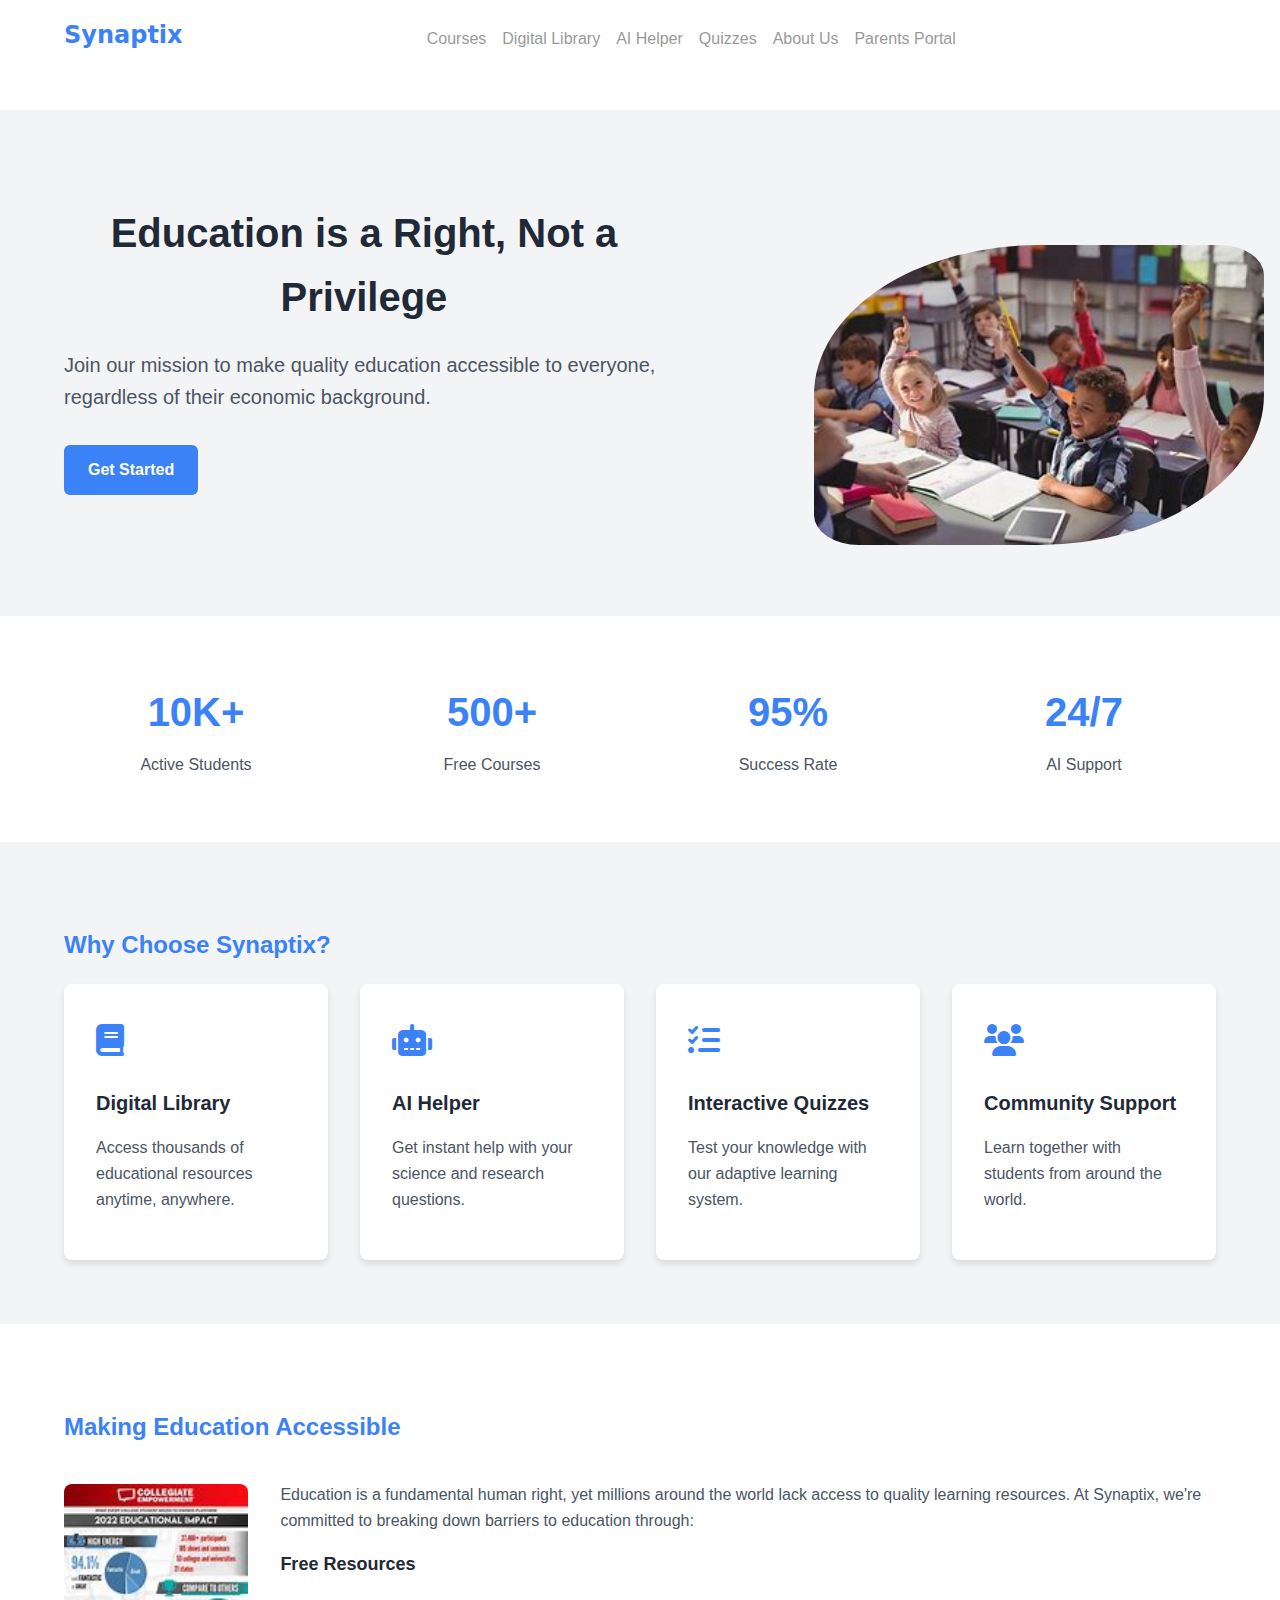
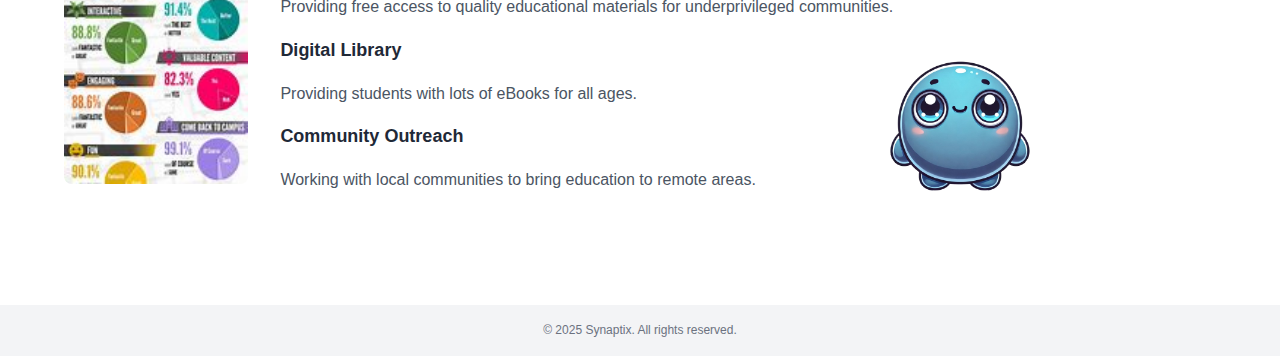
==== index.html @ d9b233f9 "Add files via upload" ====
<!DOCTYPE html>
<html lang="en">
<head>
    <meta charset="UTF-8">
    <meta name="viewport" content="width=device-width, initial-scale=1.0">
    <title>Synaptix - Education for Everyone</title>
    <link rel="stylesheet" href="index.css">
    <link rel="stylesheet" href="styles.css">
    <link rel="stylesheet" href="https://cdnjs.cloudflare.com/ajax/libs/font-awesome/6.0.0/css/all.min.css">
</head>
<body>
    <div id="welcomePopup" class="welcome-popup">
        <h2>Welcome to Synaptix!</h2>
        <p>Please enter your name to continue:</p>
        <input type="text" id="nameInput" placeholder="Your name" required maxlength="15">
        <button id="submitName">Continue</button>
    </div>
    <img src="synaptixguy.png" alt="Synaptix Character" class="welcome-character" id="welcomeCharacter">
    <div class="chat-bubble">
        <p id="chatText"></p>
    </div>
    <div class="content-wrapper">
        <header>
            <div class="container">
                <a href="index.html" class="logo">Synaptix</a>
                <nav>
                    <ul>
                        <li><a href="courses.html">Courses</a></li>
                        <li><a href="library.html">Digital Library</a></li>
                        <li><a href="ai-helper.html">AI Helper</a></li>
                        <li><a href="quizzes.html">Quizzes</a></li>
                        <li><a href="about.html">About Us</a></li>
                        <li><a href="parents-portal.html">Parents Portal</a></li>
                    </ul>
                </nav>
                <div class="auth-buttons">
                    <span class="username-display" id="usernameDisplay"></span>
                </div>
            </div>
        </header>

        <main>
            <section class="hero">
                <div class="container">
                    <div class="hero-content">
                        <h1>Education is a Right, Not a Privilege</h1>
                        <p>Join our mission to make quality education accessible to everyone, regardless of their economic background.</p>
                        <a href="courses.html" class="cta-button">Get Started</a>
                    </div>
                    <div class="hero-image">
                        <img src="Oxford calss 1.jpeg" alt="Students learning">
                    </div>
                </div>
            </section>

        <section class="stats">
            <div class="container">
                <div class="stats-grid">
                    <div class="stat-item">
                        <div class="stat-number">10K+</div>
                        <div class="stat-label">Active Students</div>
                    </div>
                    <div class="stat-item">
                        <div class="stat-number">500+</div>
                        <div class="stat-label">Free Courses</div>
                    </div>
                    <div class="stat-item">
                        <div class="stat-number">95%</div>
                        <div class="stat-label">Success Rate</div>
                    </div>
                    <div class="stat-item">
                        <div class="stat-number">24/7</div>
                        <div class="stat-label">AI Support</div>
                    </div>
                </div>
            </div>
        </section>

        <section class="features">
            <div class="container">
                <h2>Why Choose Synaptix?</h2>
                <div class="feature-grid">
                    <div class="feature-card">
                        <div class="feature-icon"><i class="fas fa-book"></i></div>
                        <h3>Digital Library</h3>
                        <p>Access thousands of educational resources anytime, anywhere.</p>
                    </div>
                    <div class="feature-card">
                        <div class="feature-icon"><i class="fas fa-robot"></i></div>
                        <h3>AI Helper</h3>
                        <p>Get instant help with your science and research questions.</p>
                    </div>
                    <div class="feature-card">
                        <div class="feature-icon"><i class="fas fa-tasks"></i></div>
                        <h3>Interactive Quizzes</h3>
                        <p>Test your knowledge with our adaptive learning system.</p>
                    </div>
                    <div class="feature-card">
                        <div class="feature-icon"><i class="fas fa-users"></i></div>
                        <h3>Community Support</h3>
                        <p>Learn together with students from around the world.</p>
                    </div>
                </div>
            </div>
        </section>

        <section class="impact">
            <div class="container">
                <h2>Making Education Accessible</h2>
                <div class="impact-content">
                    <div class="impact-image">
                        <img src="education impact.jpeg" alt="Education impact">
                    </div>
                    <div class="impact-text">
                        <p>Education is a fundamental human right, yet millions around the world lack access to quality learning resources. At Synaptix, we're committed to breaking down barriers to education through:</p>
                        <ul>
                            <li>
                                <strong>Free Resources</strong>
                                <p>Providing free access to quality educational materials for underprivileged communities.</p>
                            </li>
                            <li>
                                <strong>Digital Library</strong>
                                <p>Providing students with lots of eBooks for all ages.</p>
                            </li>
                            <li>
                                <strong>Community Outreach</strong>
                                <p>Working with local communities to bring education to remote areas.</p>
                            </li>
                        </ul>
                    </div>
                </div>
            </div>
        </section>
    </main>

    <footer>
        <div class="container">
            <p>&copy; 2025 Synaptix. All rights reserved.</p>
        </div>
    </footer>

    <div id="authModal" class="modal">
        <div class="modal-content">
            <span class="close">&times;</span>
            <h2 id="authTitle"></h2>
            <form id="authForm">
                <label for="email">Email:</label>
                <input type="email" id="email" required>
                <label for="password">Password:</label>
                <input type="password" id="password" required>
                <button type="submit" id="authSubmit"></button>
            </form>
        </div>
    </div>

    <script src="script.js"></script>
</body>
</html>
---- index.css ----
/* Homepage specific styles */
.hero {
    background-color: #f3f4f6;
    padding: 4rem 0;
}

.hero-content {
    max-width: 600px;
    margin-bottom: 2rem;
}

.hero h1 {
    font-size: 2.5rem;
    color: #1f2937;
    margin-bottom: 1rem;
}

.hero p {
    font-size: 1.25rem;
    color: #4b5563;
    margin-bottom: 2rem;
}

.cta-button {
    display: inline-block;
    background-color: #3b82f6;
    color: #ffffff;
    padding: 0.75rem 1.5rem;
    border-radius: 0.375rem;
    text-decoration: none;
    font-weight: bold;
    transition: background-color 0.3s ease;
}

.cta-button:hover {
    background-color: #2563eb;
}

.hero-image img {
    margin-left: 750px;
    max-width: 100%;
    height: 300px;
    border-radius: 50% 10% 50% 10%;
    margin-top: -330px;
}

.stats {
    background-color: #ffffff;
    padding: 4rem 0;
    text-align: center;
}

.stats-grid {
    display: flex;
    justify-content: space-around; /* Align items with space between */
    align-items: center;
    gap: 2rem; /* Add spacing between items */
    flex-wrap: wrap; /* Allow wrapping on smaller screens */
}

.stat-item {
    text-align: center;
    flex: 1; /* Allow flexible sizing */
    min-width: 150px; /* Prevent items from becoming too small */
}

.stat-number {
    font-size: 2.5rem;
    font-weight: bold;
    color: #3b82f6;
    margin-bottom: 0.5rem;
}

.stat-label {
    font-size: 1rem;
    color: #4b5563;
}

.features {
    color: #3b82f6;
    background-color: #f3f4f6;
    padding: 4rem 0;
}

.feature-grid {
    display: grid;
    grid-template-columns: repeat(auto-fit, minmax(250px, 1fr));
    gap: 2rem;
}

.feature-card {
    background-color: #ffffff;
    padding: 2rem;
    border-radius: 0.5rem;
    box-shadow: 0 4px 6px rgba(0, 0, 0, 0.1);
}

.feature-icon {
    font-size: 2rem;
    margin-bottom: 1rem;
}

.feature-card h3 {
    font-size: 1.25rem;
    color: #1f2937;
    margin-bottom: 0.5rem;
}

.feature-card p {
    font-size: 1rem;
    color: #4b5563;
}

.impact {
    color: #3b82f6;
    background-color: #ffffff;
    padding: 4rem 0;
}

.impact-content {
    display: flex;
    gap: 2rem;
    align-items: center;
}

.impact-image img {
    max-width: 100%;
    height: 300px;
    border-radius: 0.5rem;
}

.impact-text {
    flex: 1;
}

.impact-text h2 {
    font-size: 2rem;
    color: #3b82f6;
    margin-bottom: 1rem;
}

.impact-text p {
    font-size: 1rem;
    color: #4b5563;
    margin-bottom: 1rem;
}

.impact-text ul {
    list-style-type: none;
    padding: 0;
}

.impact-text li {
    margin-bottom: 1rem;
}

.impact-text li strong {
    display: block;
    font-size: 1.125rem;
    color: #1f2937;
    margin-bottom: 0.5rem;
}

@media (max-width: 768px) {
    .hero-content {
        text-align: center;
    }

    .impact-content {
        flex-direction: column;
    }

    .stats-grid {
        flex-direction: column; /* Stack the stats vertically on smaller screens */
    }
}

/* Carousel container */
.carousel {
    position: absolute; /* Allows overlapping */
    top: 40%; /* Moves the carousel higher to cover more of the text */
    left: 0;
    width: 100%; /* Full width */
    height: 400px; /* Increased height for more coverage */
    overflow: hidden; /* Prevent extra images from showing */
    z-index: -1; /* Ensures it's behind the text */
}

/* Carousel track */
.carousel-track {
    display: flex;
    animation: scroll 20s linear infinite; /* Infinite sliding */
}

/* Carousel images */
.carousel img {
    transform: translateY(-100px);
    width: 100%;
    height: 600px; /* Stretch the image to fill the carousel height */
    object-fit: cover; /* Ensures the image fills the space while maintaining proportions */
    filter: brightness(0.4); /* Slightly darken images for better text contrast */
}

/* Animation for continuous sliding */
@keyframes scroll {
    0% {
        transform: translateX(0);
    }
    100% {
        transform: translateX(-100%);
    }
}
---- styles.css ----
/* Global styles */
body {
    font-family: Arial, sans-serif;
    line-height: 1.6;
    color: #333;
    margin: 0;
    padding: 0;
}
.container {
    max-width: 1200px;
    margin: 0 auto;
    padding: 0 20px;
}

/* Header styles */
header {
    background-color: #fff;
    box-shadow: 0 2px 4px rgba(0,0,0,0.1);
    padding: 1rem 0;
}

header .container {
    display: flex;
    justify-content: space-between;
    align-items: center;
}

.logo {
    font-family:system-ui, -apple-system, BlinkMacSystemFont, 'Segoe UI', Roboto, Oxygen, Ubuntu, Cantarell, 'Open Sans', 'Helvetica Neue', sans-serif;
    font-size: 2rem;
    font-weight: bold;
    color: #3b82f6;
    text-decoration: none;
}

nav ul {
    display: flex;
    list-style-type: none;
    padding: 0;
    margin: 0;
}

nav ul li {
    margin-left: 1.5rem;
}

nav ul li a {
    text-decoration: none;
    color: #4b5563;
    transition: color 0.3s ease;
    position: relative;
}

nav ul li a::after {
    content: '';
    position: absolute;
    width: 0;
    height: 2px;
    bottom: -5px;
    left: 0;
    background-color: #3b82f6;
    transition: width 0.3s ease;
}

nav ul li a:hover::after {
    width: 100%;
}

nav ul li a:hover {
    color: #3b82f6;
}

.auth-buttons button {
    background-color: #3b82f6;
    color: #fff;
    border: none;
    padding: 0.5rem 1rem;
    border-radius: 0.25rem;
    cursor: pointer;
    transition: background-color 0.3s ease;
}

.auth-buttons button:hover {
    background-color: #2563eb;
}

/* Modal styles */
.modal {
    display: none;
    position: fixed;
    z-index: 1;
    left: 0;
    top: 0;
    width: 100%;
    height: 100%;
    background-color: rgba(0,0,0,0.4);
}

.modal-content {
    background-color: #fefefe;
    margin: 15% auto;
    padding: 20px;
    border: 1px solid #888;
    width: 80%;
    max-width: 500px;
    border-radius: 0.5rem;
}

.close {
    color: #aaa;
    float: right;
    font-size: 28px;
    font-weight: bold;
    cursor: pointer;
}

.close:hover,
.close:focus {
    color: #000;
    text-decoration: none;
    cursor: pointer;
}
/* Form styles */
form {
    display: flex;
    flex-direction: column;
}

form label {
    margin-top: 1rem;
}

form input {
    margin-top: 0.5rem;
    padding: 0.5rem;
    border: 1px solid #d1d5db;
    border-radius: 0.25rem;
}

form button {
    margin-top: 1rem;
    background-color: #3b82f6;
    color: #fff;
    border: none;
    padding: 0.5rem 1rem;
    border-radius: 0.25rem;
    cursor: pointer;
    transition: background-color 0.3s ease;
}

form button:hover {
    background-color: #2563eb;
}

/* Footer styles */
footer {
    background-color: #f3f4f6;
    padding: 2rem 0;
    text-align: center;
}

/* Responsive styles */
@media (max-width: 768px) {
    header .container {
        flex-direction: column;
        align-items: flex-start;
    }

    nav ul {
        margin-top: 1rem;
    }

    nav ul li {
        margin-left: 0;
        margin-right: 1rem;
    }

    .auth-buttons {
        margin-top: 1rem;
    }
}

/* Add these styles to the existing styles.css file */

/* Courses page styles */
.course-grid {
    display: grid;
    grid-template-columns: repeat(auto-fit, minmax(300px, 1fr));
    gap: 2rem;
}

.course-card {
    background-color: #ffffff;
    border-radius: 8px;
    padding: 1.5rem;
    box-shadow: 0 4px 6px rgba(0,0,0,0.1);
    transition: transform 0.3s ease-in-out;
}

.course-card:hover {
    transform: translateY(-5px);
}

.course-card h2 {
    color: #3b82f6;
    margin-bottom: 1rem;
}

.course-card p {
    margin-bottom: 1rem;
}

.course-link {
    display: inline-block;
    padding: 0.5rem 1rem;
    background-color: #3b82f6;
    color: #ffffff;
    text-decoration: none;
    border-radius: 4px;
    transition: background-color 0.3s ease-in-out;
}

.course-link:hover {
    background-color: #2563eb;
}

/* Library page styles */
.library-filters {
    display: flex;
    gap: 1rem;
    margin-bottom: 2rem;
}

.library-filters select {
    padding: 0.5rem;
    border-radius: 4px;
    border: 1px solid #d1d5db;
}

.book-grid {
    display: grid;
    grid-template-columns: repeat(auto-fit, minmax(250px, 1fr));
    gap: 2rem;
}

.book-card {
    background-color: #fff;
    border-radius: 8px;
    padding: 1.5rem;
    box-shadow: 0 4px 6px rgba(0,0,0,0.1);
}

.book-card button {
    margin-top: 1rem;
    padding: 0.5rem 1rem;
    background-color: #3b82f6;
    color: #fff;
    border: none;
    border-radius: 4px;
    cursor: pointer;
}

/* AI Helper page styles */
.ai-chat {
    max-width: 600px;
    margin: 0 auto;
    background-color: #fff;
    border-radius: 8px;
    box-shadow: 0 4px 6px rgba(0,0,0,0.1);
    overflow: hidden;
}

.chat-messages {
    height: 400px;
    overflow-y: auto;
    padding: 1rem;
}

.chat-message {
    margin-bottom: 1rem;
    padding: 0.5rem 1rem;
    border-radius: 8px;
}

.user-message {
    background-color: #e6f2ff;
    align-self: flex-end;
}

.ai-message {
    background-color: #f3f4f6;
}

.chat-input {
    display: flex;
    padding: 1rem;
    border-top: 1px solid #d1d5db;
}

.chat-input input {
    flex-grow: 1;
    padding: 0.5rem;
    border: 1px solid #d1d5db;
    border-radius: 4px 0 0 4px;
}

.chat-input button {
    padding: 0.5rem 1rem;
    background-color: #3b82f6;
    color: #fff;
    border: none;
    border-radius: 4px;
    cursor: pointer;
}

/* Quizzes page styles */
.quiz-params {
    display: flex;
    gap: 1rem;
    margin-bottom: 1rem;
}

.quiz-params select {
    padding: 0.5rem;
    border-radius: 4px;
    border: 1px solid #d1d5db;
}

#startQuizBtn, #submitAnswerBtn, #nextQuestionBtn {
    padding: 0.5rem 1rem;
    background-color: #3b82f6;
    color: #fff;
    border: none;
    border-radius: 4px;
    cursor: pointer;
}

#startQuizBtn:disabled {
    background-color: #9ca3af;
    cursor: not-allowed;
}

#answerOptions {
    display: grid;
    grid-template-columns: 1fr 1fr;
    gap: 1rem;
    margin-bottom: 1rem;
}

#answerOptions button {
    padding: 0.5rem;
    background-color: #f3f4f6;
    border: 1px solid #d1d5db;
    border-radius: 4px;
    cursor: pointer;
}

#answerOptions button.selected {
    background-color: #e6f2ff;
    border-color: #3b82f6;
}

#answerOptions button.correct {
    background-color: #dcfce7;
    border-color: #22c55e;
}

#answerOptions button.incorrect {
    background-color: #fee2e2;
    border-color: #ef4444;
}

#explanation {
    margin-top: 1rem;
    padding: 1rem;
    background-color: #f3f4f6;
    border-radius: 4px;
}

/* About page styles */
.about-content {
    display: flex;
    gap: 2rem;
    margin-bottom: 2rem;
}

.about-text {
    flex: 1;
}

.about-image {
    flex: 1;
}

.about-image img {
    max-width: 100%;
    
    border-radius: 50% 10% 50% 10%;
    margin-left: 150px;
    max-width: 100%;
    height: 300px;
    
    margin-top: 30px;
}

.team-grid {
    display: grid;
    grid-template-columns: repeat(auto-fit, minmax(250px, 1fr));
    gap: 2rem;
}

.team-member {
    text-align: center;
}

.team-member img {
    width: 200px;
    height: 200px;
    border-radius: 50%;
    object-fit: cover;
    margin-bottom: 1rem;
}

.team-member .position {
    color: #6b7280;
    margin-bottom: 0.5rem;
}

.team-member .description {
    font-size: 0.9rem;
}

/* Responsive styles */
@media (max-width: 768px) {
    .about-content {
        flex-direction: column;
    }

    .team-grid {
        grid-template-columns: 1fr;
    }
}

/* Add this to the existing styles.css file */

.clear-chat-btn {
    display: block;
    margin-top: 0.5rem;
    padding: 0.5rem 1rem;
    background-color: #f44336;
    color: white;
    border: none;
    border-radius: 4px;
    cursor: pointer;
    transition: background-color 0.3s ease;
}

.clear-chat-btn:hover {
    background-color: #d32f2f;
}
/* Add these styles to the existing styles.css file */

/* AI Helper page styles */
.ai-chat {
    max-width: 600px;
    margin: 0 auto;
    background-color: #fff;
    border-radius: 8px;
    box-shadow: 0 4px 6px rgba(0,0,0,0.1);
    overflow: hidden;
}

.chat-messages {
    height: 400px;
    overflow-y: auto;
    padding: 1rem;
}

.chat-message {
    margin-bottom: 1rem;
    padding: 0.5rem 1rem;
    border-radius: 8px;
    max-width: 80%;
    word-wrap: break-word;
}

.user-message {
    background-color: #e6f2ff;
    margin-left: auto;
}

.ai-message {
    background-color: #f3f4f6;
    margin-right: auto;
}




.button-container {
    display: flex;
    gap: 0.5px;
}

.button-container button {
    flex: 1;
    padding: 0.5rem 1rem;
    border: none;
    border-radius: 4px;
    cursor: pointer;
    transition: background-color 0.3s ease;
    font-weight: bold;
}

#sendButton {
    background-color: #3b82f6;
    color: #fff;
    border-radius: 4px;
}

#sendButton:hover {
    background-color: #2563eb;
}

#clearButton {
    background-color: #ef4444;
    color: #fff;
}

#clearButton:hover {
    background-color: #dc2626;
}

/* Responsive design for smaller screens */
@media (max-width: 640px) {
    .ai-chat {
        max-width: 100%;
        margin: 0 1rem;
    }

    .chat-messages {
        height: 300px;
    }

    .button-container {
        flex-direction: column;
        gap: 0.5rem;
    }

    .button-container button {
        width: 100%;
    }
}

/* Add these styles to the existing styles.css file */

.lesson-content {
    max-width: 800px;
    margin: 0 auto;
    padding: 2rem 0;
}

.presentation-container {
    margin-top: 2rem;
}

.presentation-placeholder {
    aspect-ratio: 16 / 9;
    background-color: #f3f4f6;
    display: flex;
    align-items: center;
    justify-content: center;
    font-size: 1.2rem;
    color: #6b7280;
}

.presentation-controls {
    display: flex;
    justify-content: space-between;
    margin-top: 1rem;
}

.presentation-controls button {
    padding: 0.5rem 1rem;
    background-color: #3b82f6;
    color: #ffffff;
    border: none;
    border-radius: 4px;
    cursor: pointer;
    transition: background-color 0.3s ease;
}

.presentation-controls button:hover {
    background-color: #2563eb;
}
:root {
    --primary-color: #3b82f6;
    --primary-dark: #2563eb;
    --text-color: #333333;
    --background-color: #f0f4f8;
    --card-background: #ffffff;
  }
  
  /* Global styles */
  body {
      font-family: Arial, sans-serif;
      line-height: 1.6;
      color: var(--text-color);
      margin: 0;
      padding: 0;
      background-color: var(--background-color);
  }
  
  .container {
      max-width: 1200px;
      margin: 0 auto;
      padding: 0 20px;
  }
  
  /* Header styles */
  header {
      background-color: #fff;
      box-shadow: 0 2px 4px rgba(0,0,0,0.1);
      padding: 1rem 0;
  }
  
  header .container {
      display: flex;
      justify-content: space-between;
      align-items: center;
  }
  
  .logo {
      font-size: 1.5rem;
      font-weight: bold;
      color: var(--primary-color);
      text-decoration: none;
  }
  
  nav ul {
      display: flex;
      list-style-type: none;
      padding: 0;
      margin: 0;
  }
  
  nav ul li {
      margin-left: 1.5rem;
  }
  
  nav ul li a {
      text-decoration: none;
      color: var(--text-color);
      transition: color 0.3s ease;
  }
  
  nav ul li a:hover {
      color: var(--primary-color);
  }
  
  .auth-buttons button {
      background-color: var(--primary-color);
      color: #fff;
      border: none;
      padding: 0.5rem 1rem;
      border-radius: 0.25rem;
      cursor: pointer;
      transition: background-color 0.3s ease;
  }
  
  .auth-buttons button:hover {
      background-color: var(--primary-dark);
  }
  
  /* Main content styles */
  main {
      padding: 3rem 0;
      background-color: #ffffff;
  }
  
  h1 {
      font-size: 2.5rem;
      margin-bottom: 2rem;
      color: var(--primary-color);
      text-align: center;
      font-weight: 700;
  }
  
  /* Courses page styles */
  .subject-grid {
      display: grid;
      grid-template-columns: repeat(auto-fit, minmax(300px, 1fr));
      gap: 2rem;
      padding: 2rem 0;
  }
  
  .subject-card {
      background-color: #ffffff;
      border-radius: 8px;
      padding: 2rem;
      box-shadow: 0 4px 6px rgba(0,0,0,0.1);
      text-align: center;
      transition: transform 0.2s ease;
  }
  
  .subject-card:hover {
      transform: translateY(-5px);
  }
  
  .subject-icon {
      font-size: 2.5rem;
      margin-bottom: 1rem;
      color: var(--primary-color);
  }
  
  .subject-card h2 {
    color: var(--primary-color);
    margin-bottom: 1.5rem;
    font-size: 1.8rem;
    border-bottom: 2px solid var(--primary-color);
    padding-bottom: 0.5rem;
  }
  
  .grade-list {
      margin-top: 1rem;
  }
  
  .grade-item {
      margin-bottom: 1rem;
  }
  
  .grade-item h3 {
    color: var(--text-color);
    font-size: 1.4rem;
    margin-bottom: 1rem;
    font-weight: 600;
  }
  
  .course-list {
      list-style: none;
      padding: 0;
  }
  
  .course-list li {
      margin-bottom: 0.75rem;
      display: flex;
      align-items: center;
      gap: 0.5rem;
  }
  
  .lesson-icon {
      font-size: 1.2rem;
      color: var(--primary-color);
  }
  
  .course-list a {
    color: var(--text-color);
    text-decoration: none;
    transition: color 0.3s ease;
    display: block;
    padding: 0.5rem;
    border-radius: 4px;
    background-color: rgba(59, 130, 246, 0.1);
  }
  
  .course-list a:hover {
    color: var(--primary-color);
    background-color: rgba(59, 130, 246, 0.2);
  }
  
  
  /* Footer styles */
  footer {
      background-color: #f3f4f6;
      padding: 1rem 0;
      text-align: center;
  }
  
  footer p {
      font-size: 0.75rem;
      color: #6b7280;
      margin: 0;
  }
  
  /* Modal styles */
  .modal {
      display: none;
      position: fixed;
      z-index: 1;
      left: 0;
      top: 0;
      width: 100%;
      height: 100%;
      background-color: rgba(0,0,0,0.4);
  }
  
  .modal-content {
      background-color: #fefefe;
      margin: 15% auto;
      padding: 20px;
      border: 1px solid #888;
      width: 80%;
      max-width: 500px;
      border-radius: 0.5rem;
  }
  
  .close {
      color: #aaa;
      float: right;
      font-size: 28px;
      font-weight: bold;
      cursor: pointer;
  }
  
  .close:hover,
  .close:focus {
      color: #000;
      text-decoration: none;
      cursor: pointer;
  }
  
  /* Form styles */
  form {
      display: flex;
      flex-direction: column;
  }
  
  form label {
      margin-top: 1rem;
  }
  
  form input {
      margin-top: 0.5rem;
      padding: 0.5rem;
      border: 1px solid #d1d5db;
      border-radius: 0.25rem;
  }
  
  form button {
      margin-top: 1rem;
      background-color: var(--primary-color);
      color: #fff;
      border: none;
      padding: 0.5rem 1rem;
      border-radius: 0.25rem;
      cursor: pointer;
      transition: background-color 0.3s ease;
  }
  
  form button:hover {
      background-color: var(--primary-dark);
  }
  
  /* Responsive styles */
  @media (max-width: 768px) {
      header .container {
          flex-direction: column;
          align-items: flex-start;
      }
  
      nav ul {
          margin-top: 1rem;
      }
  
      nav ul li {
          margin-left: 0;
          margin-right: 1rem;
      }
  
      .auth-buttons {
          margin-top: 1rem;
      }
  }
  
  .presentation-placeholder {
      aspect-ratio: 16 / 9;
      background-color: #ffffff;
      display: flex;
      align-items: center;
      justify-content: center;
      font-size: 1.2rem;
      color: #6b7280;
      border: 1px solid #e5e7eb;
      border-radius: 8px;
  }
  
  /* Presentation styles */
  .presentation-container {
      max-width: 800px;
      margin: 2rem auto;
      background: #ffffff;
      border-radius: 8px;
      box-shadow: 0 2px 4px rgba(0,0,0,0.1);
      padding: 1rem;
  }
  
  .presentation-controls {
      display: flex;
      justify-content: space-between;
      margin-top: 1rem;
  }
  :root {
    --primary-color: #3b82f6;
    --primary-dark: #2563eb;
    --text-color: #333333;
    --background-color: #f0f4f8;
    --card-background: #ffffff;
  }
  
  /* Global styles */
  body {
      font-family: Arial, sans-serif;
      line-height: 1.6;
      color: var(--text-color);
      margin: 0;
      padding: 0;
      background-color: var(--background-color);
  }
  
  .container {
      max-width: 1200px;
      margin: 0 auto;
      padding: 0 20px;
  }
  
  /* Header styles */
  header {
      background-color: #fff;
      box-shadow: 0 2px 4px rgba(0,0,0,0.1);
      padding: 1rem 0;
  }
  
  header .container {
      display: flex;
      justify-content: space-between;
      align-items: center;
  }
  
  .logo {
      font-size: 1.5rem;
      font-weight: bold;
      color: var(--primary-color);
      text-decoration: none;
  }
  
  nav ul {
      display: flex;
      list-style-type: none;
      padding: 0;
      margin: 0;
  }
  
  nav ul li {
      margin-left: 1.5rem;
  }
  
  nav ul li a {
      text-decoration: none;
      color: var(--text-color);
      transition: color 0.3s ease;
  }
  
  nav ul li a:hover {
      color: var(--primary-color);
  }
  
  .auth-buttons button {
      background-color: var(--primary-color);
      color: #fff;
      border: none;
      padding: 0.5rem 1rem;
      border-radius: 0.25rem;
      cursor: pointer;
      transition: background-color 0.3s ease;
  }
  
  .auth-buttons button:hover {
      background-color: var(--primary-dark);
  }
  
  /* Main content styles */
  main {
      padding: 3rem 0;
      background-color: #ffffff;
  }
  
  h1 {
      font-size: 2.5rem;
      margin-bottom: 2rem;
      color: var(--primary-color);
      text-align: center;
      font-weight: 700;
  }
  
  /* Courses page styles */
  .subject-grid {
      display: grid;
      grid-template-columns: repeat(auto-fit, minmax(300px, 1fr));
      gap: 2rem;
      padding: 2rem 0;
  }
  
  .subject-card {
      background-color: #ffffff;
      border-radius: 8px;
      padding: 2rem;
      box-shadow: 0 4px 6px rgba(0,0,0,0.1);
      text-align: center;
      transition: transform 0.2s ease;
  }
  
  .subject-card:hover {
      transform: translateY(-5px);
  }
  
  .subject-icon {
      font-size: 2rem; /* Updated font size */
      margin-bottom: 0.5rem; /* Updated margin */
      color: var(--primary-color);
  }
  
  .subject-card h2 {
    color: var(--primary-color);
    margin-bottom: 1.5rem;
    font-size: 1.8rem;
    border-bottom: 2px solid var(--primary-color);
    padding-bottom: 0.5rem;
  }
  
  .grade-list {
      margin-top: 1rem;
  }
  
  .grade-item {
      margin-bottom: 1rem;
  }
  
  .grade-item h3 {
    color: var(--text-color);
    font-size: 1.4rem;
    margin-bottom: 1rem;
    font-weight: 600;
  }
  
  .course-list {
      list-style: none;
      padding: 0;
  }
  
  .course-list li {
      margin-bottom: 0.75rem;
      display: flex;
      align-items: center;
      gap: 0.5rem;
  }
  
  .lesson-icon {
      font-size: 1.2rem;
      color: var(--primary-color);
  }
  
  .course-list a {
    color: var(--text-color);
    text-decoration: none;
    transition: color 0.3s ease;
    display: block;
    padding: 0.5rem;
    border-radius: 4px;
    background-color: rgba(59, 130, 246, 0.1);
  }
  
  .course-list a:hover {
    color: var(--primary-color);
    background-color: rgba(59, 130, 246, 0.2);
  }
  
  
  /* Footer styles */
  footer {
      background-color: #f3f4f6;
      padding: 1rem 0;
      text-align: center;
  }
  
  footer p {
      font-size: 0.75rem;
      color: #6b7280;
      margin: 0;
  }
  
  /* Modal styles */
  .modal {
      display: none;
      position: fixed;
      z-index: 1;
      left: 0;
      top: 0;
      width: 100%;
      height: 100%;
      background-color: rgba(0,0,0,0.4);
  }
  
  .modal-content {
      background-color: #fefefe;
      margin: 15% auto;
      padding: 20px;
      border: 1px solid #888;
      width: 80%;
      max-width: 500px;
      border-radius: 0.5rem;
  }
  
  .close {
      color: #aaa;
      float: right;
      font-size: 28px;
      font-weight: bold;
      cursor: pointer;
  }
  
  .close:hover,
  .close:focus {
      color: #000;
      text-decoration: none;
      cursor: pointer;
  }
  
  /* Form styles */
  form {
      display: flex;
      flex-direction: column;
  }
  
  form label {
      margin-top: 1rem;
  }
  
  form input {
      margin-top: 0.5rem;
      padding: 0.5rem;
      border: 1px solid #d1d5db;
      border-radius: 0.25rem;
  }
  
  form button {
      margin-top: 1rem;
      background-color: var(--primary-color);
      color: #fff;
      border: none;
      padding: 0.5rem 1rem;
      border-radius: 0.25rem;
      cursor: pointer;
      transition: background-color 0.3s ease;
  }
  
  form button:hover {
      background-color: var(--primary-dark);
  }
  
  /* Responsive styles */
  @media (max-width: 768px) {
      header .container {
          flex-direction: column;
          align-items: center;
      }
  
      nav ul {
          flex-direction: row; /* Updated flex-direction */
          justify-content: center; /* Updated justify-content */
          flex-wrap: wrap; /* Updated flex-wrap */
          margin-top: 1rem;
      }
  
      nav ul li {
          margin: 0.5rem; /* Updated margin */
      }
      .container {
          padding: 0 15px;
      }
  
      .subject-grid {
          grid-template-columns: 1fr;
      }
  
      .grade-list {
          display: flex;
          flex-wrap: wrap;
          justify-content: center;
          gap: 1rem;
      }
  
      .grade-item {
          width: 100%;
      }
  }
  
  .presentation-placeholder {
      aspect-ratio: 16 / 9;
      background-color: #ffffff;
      display: flex;
      align-items: center;
      justify-content: center;
      font-size: 1.2rem;
      color: #6b7280;
      border: 1px solid #e5e7eb;
      border-radius: 8px;
  }
  
  /* Presentation styles */
  .presentation-container {
      max-width: 800px;
      margin: 2rem auto;
      background: #ffffff;
      border-radius: 8px;
      box-shadow: 0 2px 4px rgba(0,0,0,0.1);
      padding: 1rem;
  }
  
  .presentation-controls {
      display: flex;
      justify-content: space-between;
      margin-top: 1rem;
  }
  
  /* Grade buttons styles */
  .grade-buttons {
      display: flex;
      flex-wrap: wrap;
      justify-content: center;
      gap: 1rem;
      margin-bottom: 2rem;
  }
  
  .grade-button, .subject-button { /* Updated selector */
      padding: 1rem 2rem; /* Updated padding */
      font-size: 1.2rem; /* Updated font size */
      margin: 0.5rem; /* Updated margin */
      width: calc(33.33% - 1rem); /* Updated width */
      text-align: center; /* Updated text-align */
      background-color: var(--primary-color);
      color: white;
      border: none;
      border-radius: 0.25rem;
      cursor: pointer;
      transition: background-color 0.3s ease;
  }
  
  .grade-button:hover, .subject-button:hover { /* Updated selector */
      background-color: var(--primary-dark);
  }
  
  /* Subject buttons styles */
  .subject-buttons {
      display: none;
      flex-wrap: wrap;
      justify-content: center;
      gap: 1rem;
      margin-bottom: 2rem;
  }
  
  
  /* Units list styles */
  .units-list {
      display: none;
      margin-top: 2rem;
  }
  
  .units-list h3 {
      margin-bottom: 1rem;
  }
  
  .units-list ul {
      list-style-type: none;
      padding: 0;
  }
  
  .units-list li {
      margin-bottom: 0.5rem;
  }
  
  /* Parents portal styles */
  .parents-portal {
      background-color: #f0f4f8;
      padding: 2rem;
      margin-top: 2rem;
      border-radius: 0.5rem;
  }
  
  .parents-portal h2 {
      color: var(--primary-color);
      margin-bottom: 1rem;
  }
  
  .parents-portal ul {
      list-style-type: none;
      padding: 0;
  }
  
  .parents-portal li {
      margin-bottom: 0.5rem;
  }
  
  .decision-game {
      margin-top: 1rem;
      padding: 1rem;
      background-color: #ffffff;
      border-radius: 0.5rem;
      box-shadow: 0 2px 4px rgba(0,0,0,0.1);
  }
  
  .decision-game h3 {
      color: var(--primary-color);
      margin-bottom: 0.5rem;
  }
  
  .decision-game button {
      margin-top: 0.5rem;
      margin-right: 0.5rem;
  }
  
  .welcome-popup {
    position: fixed;
    top: 50%;
    left: 50%;
    transform: translate(-50%, -50%);
    background: white;
    padding: 2rem;
    border-radius: 1rem;
    box-shadow: 0 0 20px rgba(0,0,0,0.2);
    z-index: 1000;
    text-align: center;
    opacity: 0;
    animation: popIn 0.5s ease forwards;
}

.welcome-popup.fade-out {
    animation: moveDown 1s ease forwards;
}

.welcome-character {
    position: fixed;
    bottom: -100%;
    left: 50%;
    transform: translateX(-50%);
    width: 200px;
    height: 200px;
    z-index: 999;
    animation: characterPopUp 0.5s ease 0.3s forwards;
}

.welcome-character.fade-out {
    animation: characterFadeOut 1s ease forwards;
}

.welcome-popup input {
    margin: 1rem 0;
    padding: 0.5rem;
    border: 2px solid var(--primary-color);
    border-radius: 0.5rem;
    width: 200px;
    font-size: 1rem;
}

.welcome-popup button {
    background: var(--primary-color);
    color: white;
    border: none;
    padding: 0.5rem 1rem;
    border-radius: 0.5rem;
    cursor: pointer;
    font-size: 1rem;
    transition: background 0.3s ease;
}

.welcome-popup button:hover {
    background: var(--primary-dark);
}

.username-display {
    font-weight: bold;
    color: var(--primary-color);
    font-size: 1rem;
}

@keyframes popIn {
    0% {
        opacity: 0;
        transform: translate(-50%, -60%);
    }
    100% {
        opacity: 1;
        transform: translate(-50%, -50%);
    }
}

@keyframes moveDown {
    0% {
        opacity: 1;
        transform: translate(-50%, -50%);
    }
    100% {
        opacity: 0;
        transform: translate(-50%, 100%);
    }
}

@keyframes characterPopUp {
    0% {
        bottom: -100%;
    }
    100% {
        bottom: 20%;
    }
}

@keyframes characterFadeOut {
    0% {
        bottom: 20%;
        opacity: 1;
    }
    100% {
        bottom: -100%;
        opacity: 0;
    }
}

:root {
  --primary-color: #3b82f6;
  --primary-dark: #2563eb;
  --text-color: #333333;
  --background-color: #f0f4f8;
  --card-background: #ffffff;
}

/* Global styles */
body {
    font-family: Arial, sans-serif;
    line-height: 1.6;
    color: var(--text-color);
    margin: 0;
    padding: 0;
    background-color: var(--background-color);
}

.container {
    max-width: 1200px;
    margin: 0 auto;
    padding: 0 20px;
}

/* Header styles */
header {
    background-color: #fff;
    box-shadow: 0 2px 4px rgba(0,0,0,0.1);
    padding: 1rem 0;
}

header .container {
    display: flex;
    justify-content: space-between;
    align-items: center;
}

.logo {
    font-size: 1.5rem;
    font-weight: bold;
    color: var(--primary-color);
    text-decoration: none;
}

nav ul {
    display: flex;
    list-style-type: none;
    padding: 0;
    margin: 0;
}

nav ul li {
    margin-left: 1.5rem;
}

nav ul li a {
    text-decoration: none;
    color: var(--text-color);
    transition: color 0.3s ease;
}

nav ul li a:hover {
    color: var(--primary-color);
}

.auth-buttons button {
    background-color: var(--primary-color);
    color: #fff;
    border: none;
    padding: 0.5rem 1rem;
    border-radius: 0.25rem;
    cursor: pointer;
    transition: background-color 0.3s ease;
}

.auth-buttons button:hover {
    background-color: var(--primary-dark);
}

/* Main content styles */
main {
    padding: 3rem 0;
    background-color: #ffffff;
}

h1 {
    font-size: 2.5rem;
    margin-bottom: 2rem;
    color: var(--primary-color);
    text-align: center;
    font-weight: 700;
}

/* Courses page styles */
.subject-grid {
    display: grid;
    grid-template-columns: repeat(auto-fit, minmax(300px, 1fr));
    gap: 2rem;
    padding: 2rem 0;
}

.subject-card {
    background-color: #ffffff;
    border-radius: 8px;
    padding: 2rem;
    box-shadow: 0 4px 6px rgba(0,0,0,0.1);
    text-align: center;
    transition: transform 0.2s ease;
}

.subject-card:hover {
    transform: translateY(-5px);
}

.subject-icon {
    font-size: 2rem; /* Updated font size */
    margin-bottom: 0.5rem; /* Updated margin */
    color: var(--primary-color);
}

.subject-card h2 {
  color: var(--primary-color);
  margin-bottom: 1.5rem;
  font-size: 1.8rem;
  border-bottom: 2px solid var(--primary-color);
  padding-bottom: 0.5rem;
}

.grade-list {
    margin-top: 1rem;
}

.grade-item {
    margin-bottom: 1rem;
}

.grade-item h3 {
  color: var(--text-color);
  font-size: 1.4rem;
  margin-bottom: 1rem;
  font-weight: 600;
}

.course-list {
    list-style: none;
    padding: 0;
}

.course-list li {
    margin-bottom: 0.75rem;
    display: flex;
    align-items: center;
    gap: 0.5rem;
}

.lesson-icon {
    font-size: 1.2rem;
    color: var(--primary-color);
}

.course-list a {
  color: var(--text-color);
  text-decoration: none;
  transition: color 0.3s ease;
  display: block;
  padding: 0.5rem;
  border-radius: 4px;
  background-color: rgba(59, 130, 246, 0.1);
}

.course-list a:hover {
  color: var(--primary-color);
  background-color: rgba(59, 130, 246, 0.2);
}


/* Footer styles */
footer {
    background-color: #f3f4f6;
    padding: 1rem 0;
    text-align: center;
}

footer p {
    font-size: 0.75rem;
    color: #6b7280;
    margin: 0;
}

/* Modal styles */
.modal {
    display: none;
    position: fixed;
    z-index: 1;
    left: 0;
    top: 0;
    width: 100%;
    height: 100%;
    background-color: rgba(0,0,0,0.4);
}

.modal-content {
    background-color: #fefefe;
    margin: 15% auto;
    padding: 20px;
    border: 1px solid #888;
    width: 80%;
    max-width: 500px;
    border-radius: 0.5rem;
}

.close {
    color: #aaa;
    float: right;
    font-size: 28px;
    font-weight: bold;
    cursor: pointer;
}

.close:hover,
.close:focus {
    color: #000;
    text-decoration: none;
    cursor: pointer;
}

/* Form styles */
form {
    display: flex;
    flex-direction: column;
}

form label {
    margin-top: 1rem;
}

form input {
    margin-top: 0.5rem;
    padding: 0.5rem;
    border: 1px solid #d1d5db;
    border-radius: 0.25rem;
}

form button {
    margin-top: 1rem;
    background-color: var(--primary-color);
    color: #fff;
    border: none;
    padding: 0.5rem 1rem;
    border-radius: 0.25rem;
    cursor: pointer;
    transition: background-color 0.3s ease;
}

form button:hover {
    background-color: var(--primary-dark);
}

/* Responsive styles */
@media (max-width: 768px) {
    header .container {
        flex-direction: column;
        align-items: center;
    }

    nav ul {
        flex-direction: row; /* Updated flex-direction */
        justify-content: center; /* Updated justify-content */
        flex-wrap: wrap; /* Updated flex-wrap */
        margin-top: 1rem;
    }

    nav ul li {
        margin: 0.5rem; /* Updated margin */
    }
    .container {
        padding: 0 15px;
    }

    .subject-grid {
        grid-template-columns: 1fr;
    }

    .grade-list {
        display: flex;
        flex-wrap: wrap;
        justify-content: center;
        gap: 1rem;
    }

    .grade-item {
        width: 100%;
    }
}

.presentation-placeholder {
    aspect-ratio: 16 / 9;
    background-color: #ffffff;
    display: flex;
    align-items: center;
    justify-content: center;
    font-size: 1.2rem;
    color: #6b7280;
    border: 1px solid #e5e7eb;
    border-radius: 8px;
}

/* Presentation styles */
.presentation-container {
    max-width: 800px;
    margin: 2rem auto;
    background: #ffffff;
    border-radius: 8px;
    box-shadow: 0 2px 4px rgba(0,0,0,0.1);
    padding: 1rem;
}

.presentation-controls {
    display: flex;
    justify-content: space-between;
    margin-top: 1rem;
}

/* Grade buttons styles */
.grade-buttons {
    display: flex;
    flex-wrap: wrap;
    justify-content: center;
    gap: 1rem;
    margin-bottom: 2rem;
}

.grade-button, .subject-button { /* Updated selector */
    padding: 1rem 2rem; /* Updated padding */
    font-size: 1.2rem; /* Updated font size */
    margin: 0.5rem; /* Updated margin */
    width: calc(33.33% - 1rem); /* Updated width */
    text-align: center; /* Updated text-align */
    background-color: var(--primary-color);
    color: white;
    border: none;
    border-radius: 0.25rem;
    cursor: pointer;
    transition: background-color 0.3s ease;
}

.grade-button:hover, .subject-button:hover { /* Updated selector */
    background-color: var(--primary-dark);
}

/* Subject buttons styles */
.subject-buttons {
    display: none;
    flex-wrap: wrap;
    justify-content: center;
    gap: 1rem;
    margin-bottom: 2rem;
}


/* Units list styles */
.units-list {
    display: none;
    margin-top: 2rem;
}

.units-list h3 {
    margin-bottom: 1rem;
}

.units-list ul {
    list-style-type: none;
    padding: 0;
}

.units-list li {
    margin-bottom: 0.5rem;
}

/* Parents portal styles */
.parents-portal {
    background-color: #f0f4f8;
    padding: 2rem;
    margin-top: 2rem;
    border-radius: 0.5rem;
}

.parents-portal h2 {
    color: var(--primary-color);
    margin-bottom: 1rem;
}

.parents-portal ul {
    list-style-type: none;
    padding: 0;
}

.parents-portal li {
    margin-bottom: 0.5rem;
}

.decision-game {
    margin-top: 1rem;
    padding: 1rem;
    background-color: #ffffff;
    border-radius: 0.5rem;
    box-shadow: 0 2px 4px rgba(0,0,0,0.1);
}

.decision-game h3 {
    color: var(--primary-color);
    margin-bottom: 0.5rem;
}

.decision-game button {
    margin-top: 0.5rem;
    margin-right: 0.5rem;
}

.welcome-popup {
    position: fixed;
    top: 50%;
    left: 50%;
    transform: translate(-50%, -50%);
    background: white;
    padding: 2rem;
    border-radius: 1rem;
    box-shadow: 0 0 20px rgba(0,0,0,0.2);
    z-index: 1000;
    text-align: center;
    opacity: 0;
    animation: popIn 0.5s ease forwards;
}

.welcome-popup.fade-out {
    animation: moveDown 1s ease forwards;
}

.welcome-character {
    position:fixed;
    bottom: -100%;
    left: 50%;
    transform: translateX(100%);
    width: 200px;
    height: 200px;
    z-index: 10000;
    animation: characterPopUp 0.5s ease 0.3s forwards;
}

.welcome-character.fade-out {
    animation: characterFadeOut 1s ease forwards;
}

.welcome-popup input {
    margin: 1rem 0;
    padding: 0.5rem;
    border: 2px solid var(--primary-color);
    border-radius: 0.5rem;
    width: 200px;
    font-size: 1rem;
}

.welcome-popup button {
    background: var(--primary-color);
    color: white;
    border: none;
    padding: 0.5rem 1rem;
    border-radius: 0.5rem;
    cursor: pointer;
    font-size: 1rem;
    transition: background 0.3s ease;
}

.welcome-popup button:hover {
    background: var(--primary-dark);
}

.username-display {
    font-weight: bold;
    color: var(--primary-color);
    font-size: 1rem;
}

@keyframes popIn {
    0% {
        opacity: 0;
        transform: translate(-50%, -60%);
    }
    100% {
        opacity: 1;
        transform: translate(-50%, -50%);
    }
}

@keyframes moveDown {
    0% {
        opacity: 1;
        transform: translate(-50%, -50%);
    }
    100% {
        opacity: 0;
        transform: translate(-50%, 100%);
    }
}

@keyframes characterPopUp {
    0% {
        bottom: -100%;
    }
    100% {
        bottom: 20%;
    }
}

@keyframes characterFadeOut {
    0% {
        bottom: 20%;
        opacity: 1;
    }
    100% {
        bottom: -100%;
        opacity: 0;
    }
}

:root {
  --primary-color: #3b82f6;
  --primary-dark: #2563eb;
  --text-color: #333333;
  --background-color: #f0f4f8;
  --card-background: #ffffff;
}

/* Global styles */
body {
    font-family: Arial, sans-serif;
    line-height: 1.6;
    color: var(--text-color);
    margin: 0;
    padding: 0;
    background-color: var(--background-color);
}

.container {
    max-width: 1200px;
    margin: 0 auto;
    padding: 0 20px;
}

/* Header styles */
header {
    background-color: #fff;
    box-shadow: 0 2px 4px rgba(0,0,0,0.1);
    padding: 1rem 0;
}

header .container {
    display: flex;
    justify-content: space-between;
    align-items: center;
}

.logo {
    font-size: 1.5rem;
    font-weight: bold;
    color: var(--primary-color);
    text-decoration: none;
}

nav ul {
    display: flex;
    list-style-type: none;
    padding: 0;
    margin: 0;
}

nav ul li {
    margin-left: 1.5rem;
}

nav ul li a {
    text-decoration: none;
    color: var(--text-color);
    transition: color 0.3s ease;
}

nav ul li a:hover {
    color: var(--primary-color);
}


/* Main content styles */
main {
    padding: 3rem 0;
    background-color: #ffffff;
}

h1 {
    font-size: 2.5rem;
    margin-bottom: 2rem;
    color: var(--primary-color);
    text-align: center;
    font-weight: 700;
}

/* Courses page styles */
.subject-grid {
    display: grid;
    grid-template-columns: repeat(auto-fit, minmax(300px, 1fr));
    gap: 2rem;
    padding: 2rem 0;
}

.subject-card {
    background-color: #ffffff;
    border-radius: 8px;
    padding: 2rem;
    box-shadow: 0 4px 6px rgba(0,0,0,0.1);
    text-align: center;
    transition: transform 0.2s ease;
}

.subject-card:hover {
    transform: translateY(-5px);
}

.subject-icon {
    font-size: 2rem; /* Updated font size */
    margin-bottom: 0.5rem; /* Updated margin */
    color: var(--primary-color);
}

.subject-card h2 {
  color: var(--primary-color);
  margin-bottom: 1.5rem;
  font-size: 1.8rem;
  border-bottom: 2px solid var(--primary-color);
  padding-bottom: 0.5rem;
}

.grade-list {
    margin-top: 1rem;
}

.grade-item {
    margin-bottom: 1rem;
}

.grade-item h3 {
  color: var(--text-color);
  font-size: 1.4rem;
  margin-bottom: 1rem;
  font-weight: 600;
}

.course-list {
    list-style: none;
    padding: 0;
}

.course-list li {
    margin-bottom: 0.75rem;
    display: flex;
    align-items: center;
    gap: 0.5rem;
}

.lesson-icon {
    font-size: 1.2rem;
    color: var(--primary-color);
}

.course-list a {
  color: var(--text-color);
  text-decoration: none;
  transition: color 0.3s ease;
  display: block;
  padding: 0.5rem;
  border-radius: 4px;
  background-color: rgba(59, 130, 246, 0.1);
}

.course-list a:hover {
  color: var(--primary-color);
  background-color: rgba(59, 130, 246, 0.2);
}


/* Footer styles */
footer {
    background-color: #f3f4f6;
    padding: 1rem 0;
    text-align: center;
}

footer p {
    font-size: 0.75rem;
    color: #6b7280;
    margin: 0;
}

/* Modal styles */
.modal {
    display: none;
    position: fixed;
    z-index: 1;
    left: 0;
    top: 0;
    width: 100%;
    height: 100%;
    background-color: rgba(0,0,0,0.4);
}

.modal-content {
    background-color: #fefefe;
    margin: 15% auto;
    padding: 20px;
    border: 1px solid #888;
    width: 80%;
    max-width: 500px;
    border-radius: 0.5rem;
}

.close {
    color: #aaa;
    float: right;
    font-size: 28px;
    font-weight: bold;
    cursor: pointer;
}

.close:hover,
.close:focus {
    color: #000;
    text-decoration: none;
    cursor: pointer;
}

/* Form styles */
form {
    display: flex;
    flex-direction: column;
}

form label {
    margin-top: 1rem;
}

form input {
    margin-top: 0.5rem;
    padding: 0.5rem;
    border: 1px solid #d1d5db;
    border-radius: 0.25rem;
}

form button {
    margin-top: 1rem;
    background-color: var(--primary-color);
    color: #fff;
    border: none;
    padding: 0.5rem 1rem;
    border-radius: 0.25rem;
    cursor: pointer;
    transition: background-color 0.3s ease;
}

form button:hover {
    background-color: var(--primary-dark);
}

/* Responsive styles */
@media (max-width: 768px) {
    header .container {
        flex-direction: column;
        align-items: center;
    }

    nav ul {
        flex-direction: row; /* Updated flex-direction */
        justify-content: center; /* Updated justify-content */
        flex-wrap: wrap; /* Updated flex-wrap */
        margin-top: 1rem;
    }

    nav ul li {
        margin: 0.5rem; /* Updated margin */
    }
    .container {
        padding: 0 15px;
    }

    .subject-grid {
        grid-template-columns: 1fr;
    }

    .grade-list {
        display: flex;
        flex-wrap: wrap;
        justify-content: center;
        gap: 1rem;
    }

    .grade-item {
        width: 100%;
    }
}

.presentation-placeholder {
    aspect-ratio: 16 / 9;
    background-color: #ffffff;
    display: flex;
    align-items: center;
    justify-content: center;
    font-size: 1.2rem;
    color: #6b7280;
    border: 1px solid #e5e7eb;
    border-radius: 8px;
}

/* Presentation styles */
.presentation-container {
    max-width: 800px;
    margin: 2rem auto;
    background: #ffffff;
    border-radius: 8px;
    box-shadow: 0 2px 4px rgba(0,0,0,0.1);
    padding: 1rem;
}

.presentation-controls {
    display: flex;
    justify-content: space-between;
    margin-top: 1rem;
}

/* Grade buttons styles */
.grade-buttons {
    display: flex;
    flex-wrap: wrap;
    justify-content: center;
    gap: 1rem;
    margin-bottom: 2rem;
}

.grade-button, .subject-button { /* Updated selector */
    padding: 1rem 2rem; /* Updated padding */
    font-size: 1.2rem; /* Updated font size */
    margin: 0.5rem; /* Updated margin */
    width: calc(33.33% - 1rem); /* Updated width */
    text-align: center; /* Updated text-align */
    background-color: var(--primary-color);
    color: white;
    border: none;
    border-radius: 0.25rem;
    cursor: pointer;
    transition: background-color 0.3s ease;
}

.grade-button:hover, .subject-button:hover { /* Updated selector */
    background-color: var(--primary-dark);
}

/* Subject buttons styles */
.subject-buttons {
    display: none;
    flex-wrap: wrap;
    justify-content: center;
    gap: 1rem;
    margin-bottom: 2rem;
}


/* Units list styles */
.units-list {
    display: none;
    margin-top: 2rem;
}

.units-list h3 {
    margin-bottom: 1rem;
}

.units-list ul {
    list-style-type: none;
    padding: 0;
}

.units-list li {
    margin-bottom: 0.5rem;
}

.parents-portal {
    background-color: #f0f4f8;
    padding: 2rem;
    margin-top: 2rem;
    border-radius: 0.5rem;
}

.parents-portal h2 {
    color: var(--primary-color);
    margin-bottom: 1rem;
}

.parents-portal ul {
    list-style-type: none;
    padding: 0;
}

.parents-portal li {
    margin-bottom: 0.5rem;
}

.decision-game {
    margin-top: 2rem;
    padding: 1rem;
    background-color: #ffffff;
    border-radius: 0.5rem;
    box-shadow: 0 2px 4px rgba(0,0,0,0.1);
}

.decision-game h3 {
    color: var(--primary-color);
    margin-bottom: 0.5rem;
}

.decision-game button {
    margin-top: 0.5rem;
    margin-right: 0.5rem;
    padding: 0.5rem 1rem;
    background-color: var(--primary-color);
    color: #ffffff;
    border: none;
    border-radius: 0.25rem;
    cursor: pointer;
    transition: background-color 0.3s ease;
}

.decision-game button:hover {
    background-color: var(--primary-dark);
}

#decisionFeedback {
    margin-top: 1rem;
    font-weight: bold;
}

html {
    font-size: 16px;
  }
  
  @media (max-width: 768px) {
    html {
      font-size: 14px;
    }
  }
  
  @media (max-width: 480px) {
    html {
      font-size: 12px;
    }
  }
  
  .welcome-popup {
      position: fixed;
      top: 50%;
      left: 50%;
      transform: translate(-50%, -50%);
      background: white;
      padding: 1.5rem;
      border-radius: 1rem;
      box-shadow: 0 0 20px rgba(0,0,0,0.2);
      z-index: 1000;
      text-align: center;
      opacity: 0;
      animation: popIn 0.5s ease forwards;
      width: 90%;
      max-width: 400px;
  }
  
  .welcome-popup.fade-out {
      animation: moveDown 1s ease forwards;
  }
  
  .welcome-character {
      position: fixed;
      bottom: -100%;
      left: 50%;
      transform: translateX(-50%);
      width: 150px;
      height: auto;
      z-index: 999;
      animation: characterPopUp 0.5s ease 0.3s forwards;
  }
  
  .welcome-character.fade-out {
      animation: characterFadeOut 1s ease forwards;
  }
  
  .chat-bubble {
      position: fixed;
      bottom: calc(20% + 160px);
      left: 50%;
      transform: translateX(-50%);
      background-color: white;
      border: 2px solid var(--primary-color);
      border-radius: 20px;
      padding: 10px 15px;
      max-width: 200px;
      opacity: 0;
      z-index: 1000;
      animation: bubblePopUp 0.5s ease 0.8s forwards;
  }
  
  .chat-bubble::after {
      content: '';
      position: absolute;
      bottom: -10px;
      left: 50%;
      transform: translateX(-50%);
      border-width: 10px 10px 0;
      border-style: solid;
      border-color: white transparent transparent transparent;
  }
  
  #chatText {
      margin: 0;
      white-space: nowrap;
      overflow: hidden;
      border-right: 2px solid var(--primary-color);
      animation: typing 2s steps(14) 1s forwards, blink-caret 0.75s step-end infinite;
      width: 0;
  }
  
  .welcome-popup input {
      margin: 1rem 0;
      padding: 0.5rem;
      border: 2px solid var(--primary-color);
      border-radius: 0.5rem;
      width: 100%;
      max-width: 300px;
      font-size: 1rem;
  }
  
  .welcome-popup button {
      background: var(--primary-color);
      color: white;
      border: none;
      padding: 0.5rem 1rem;
      border-radius: 0.5rem;
      cursor: pointer;
      font-size: 1rem;
      transition: background 0.3s ease;
      width: 100%;
      max-width: 300px;
  }
  
  .welcome-popup button:hover {
      background: var(--primary-dark);
  }
  
  .username-display {
      font-weight: bold;
      color: var(--primary-color);
      font-size: 1rem;
  }
  
  @keyframes popIn {
      0% {
          opacity: 0;
          transform: translate(-50%, -60%);
      }
      100% {
          opacity: 1;
          transform: translate(-50%, -50%);
      }
  }
  
  @keyframes moveDown {
      0% {
          opacity: 1;
          transform: translate(-50%, -50%);
      }
      100% {
          opacity: 0;
          transform: translate(-50%, 100%);
      }
  }
  
  @keyframes characterPopUp {
      0% {
          bottom: -100%;
      }
      100% {
          bottom: 20%;
      }
  }
  
  @keyframes characterFadeOut {
      0% {
          bottom: 20%;
          opacity: 1;
      }
      100% {
          bottom: -100%;
          opacity: 0;
      }
  }
  
  @keyframes bubblePopUp {
      0% {
          opacity: 0;
          transform: translate(-50%, 20px);
      }
      100% {
          opacity: 1;
          transform: translate(-50%, 0);
      }
  }
  
  @keyframes typing {
      from { width: 0 }
      to { width: 100% }
  }
  
  @keyframes blink-caret {
      from, to { border-color: transparent }
      50% { border-color: var(--primary-color) }
  }
  
  :root {
    --primary-color: #3b82f6;
    --primary-dark: #2563eb;
    --text-color: #333333;
    --background-color: #f0f4f8;
    --card-background: #ffffff;
  }
  
  /* Global styles */
  body {
      font-family: Arial, sans-serif;
      line-height: 1.6;
      color: var(--text-color);
      margin: 0;
      padding: 0;
      background-color: var(--background-color);
  }
  
  .container {
    max-width: 1200px;
    width: 90%;
    margin: 0 auto;
    padding: 0 1rem;
  }
  
  /* Header styles */
  header {
    background-color: #fff;
    box-shadow: 0 2px 4px rgba(0,0,0,0.1);
    padding: 1rem 0;
  }
  
  header .container {
    display: flex;
    flex-wrap: wrap;
    justify-content: space-between;
    align-items: center;
  }
  
  .logo {
    font-size: 1.5rem;
    font-weight: bold;
    color: var(--primary-color);
    text-decoration: none;
    margin-bottom: 0.5rem;
  }
  
  nav ul {
    display: flex;
    flex-wrap: wrap;
    list-style-type: none;
    padding: 0;
    margin: 0;
  }
  
  nav ul li {
    margin: 0.5rem 1rem 0.5rem 0;
  }
  
  nav ul li a {
    text-decoration: none;
    color: var(--text-color);
    transition: color 0.3s ease;
  }
  
  nav ul li a:hover {
      color: var(--primary-color);
  }
  
  
  /* Main content styles */
  main {
    padding: 2rem 0;
    background-color: #ffffff;
  }
  
  h1 {
    font-size: 2rem;
    margin-bottom: 1.5rem;
    color: var(--primary-color);
    text-align: center;
    font-weight: 700;
  }
  
  /* Courses page styles */
  .subject-grid {
    display: grid;
    grid-template-columns: repeat(auto-fit, minmax(250px, 1fr));
    gap: 1.5rem;
    padding: 1.5rem 0;
  }
  
  .subject-card {
    background-color: #ffffff;
    border-radius: 8px;
    padding: 1.5rem;
    box-shadow: 0 4px 6px rgba(0,0,0,0.1);
    text-align: center;
    transition: transform 0.2s ease;
  }
  
  .subject-card:hover {
    transform: translateY(-5px);
  }
  
  .subject-icon {
    font-size: 1.5rem;
    margin-bottom: 0.5rem;
    color: var(--primary-color);
  }
  
  .subject-card h2 {
    color: var(--primary-color);
    margin-bottom: 1rem;
    font-size: 1.5rem;
    border-bottom: 2px solid var(--primary-color);
    padding-bottom: 0.5rem;
  }
  
  .grade-list {
      margin-top: 1rem;
  }
  
  .grade-item {
      margin-bottom: 1rem;
  }
  
  .grade-item h3 {
    color: var(--text-color);
    font-size: 1.4rem;
    margin-bottom: 1rem;
    font-weight: 600;
  }
  
  .course-list {
      list-style: none;
      padding: 0;
  }
  
  .course-list li {
      margin-bottom: 0.75rem;
      display: flex;
      align-items: center;
      gap: 0.5rem;
  }
  
  .lesson-icon {
      font-size: 1.2rem;
      color: var(--primary-color);
  }
  
  .course-list a {
    color: var(--text-color);
    text-decoration: none;
    transition: color 0.3s ease;
    display: block;
    padding: 0.5rem;
    border-radius: 4px;
    background-color: rgba(59, 130, 246, 0.1);
  }
  
  .course-list a:hover {
    color: var(--primary-color);
    background-color: rgba(59, 130, 246, 0.2);
  }
  
  
  /* Footer styles */
  footer {
      background-color: #f3f4f6;
      padding: 1rem 0;
      text-align: center;
  }
  
  footer p {
      font-size: 0.75rem;
      color: #6b7280;
      margin: 0;
  }
  
  /* Modal styles */
  .modal {
      display: none;
      position: fixed;
      z-index: 1;
      left: 0;
      top: 0;
      width: 100%;
      height: 100%;
      background-color: rgba(0,0,0,0.4);
  }
  
  .modal-content {
      background-color: #fefefe;
      margin: 15% auto;
      padding: 20px;
      border: 1px solid #888;
      width: 80%;
      max-width: 500px;
      border-radius: 0.5rem;
  }
  
  .close {
      color: #aaa;
      float: right;
      font-size: 28px;
      font-weight: bold;
      cursor: pointer;
  }
  
  .close:hover,
  .close:focus {
      color: #000;
      text-decoration: none;
      cursor: pointer;
  }
  
  /* Form styles */
  form {
      display: flex;
      flex-direction: column;
  }
  
  form label {
      margin-top: 1rem;
  }
  
  form input {
      margin-top: 0.5rem;
      padding: 0.5rem;
      border: 1px solid #d1d5db;
      border-radius: 0.25rem;
  }
  
  form button {
      margin-top: 1rem;
      background-color: var(--primary-color);
      color: #fff;
      border: none;
      padding: 0.5rem 1rem;
      border-radius: 0.25rem;
      cursor: pointer;
      transition: background-color 0.3s ease;
  }
  
  form button:hover {
      background-color: var(--primary-dark);
  }
  
  /* Responsive styles */
  @media (max-width: 768px) {
      header .container {
          flex-direction: column;
          align-items: flex-start;
      }
  
      nav ul {
          flex-direction: column;
          align-items: flex-start;
      }
  
      nav ul li {
          margin: 0.5rem 0;
      }
      .container {
          padding: 0 15px;
      }
  
      .subject-grid {
          grid-template-columns: 1fr;
      }
  
      .grade-list {
          display: flex;
          flex-wrap: wrap;
          justify-content: center;
          gap: 1rem;
      }
  
      .grade-item {
          width: 100%;
      }
      main {
        padding: 1.5rem 0;
      }
  
      h1 {
        font-size: 1.75rem;
        margin-bottom: 1rem;
      }
      .username-display {
        align-self: flex-start;
        margin-top: 1rem;
      }
  }
  
  @media (max-width: 480px) {
    .subject-grid {
      grid-template-columns: 1fr;
    }
  
    .subject-card {
      padding: 1rem;
    }
  
    .subject-icon {
      font-size: 1.25rem;
    }
  
    .subject-card h2 {
      font-size: 1.25rem;
    }
    .welcome-character {
      width: 100px;
    }
    .chat-bubble {
          bottom: calc(20% + 110px);
          max-width: 150px;
      }
  }
  
  .presentation-placeholder {
      aspect-ratio: 16 / 9;
      background-color: #ffffff;
      display: flex;
      align-items: center;
      justify-content: center;
      font-size: 1.2rem;
      color: #6b7280;
      border: 1px solid #e5e7eb;
      border-radius: 8px;
  }
  
  /* Presentation styles */
  .presentation-container {
      max-width: 800px;
      margin: 2rem auto;
      background: #ffffff;
      border-radius: 8px;
      box-shadow: 0 2px 4px rgba(0,0,0,0.1);
      padding: 1rem;
  }
  
  .presentation-controls {
      display: flex;
      justify-content: space-between;
      margin-top: 1rem;
  }
  
  /* Grade buttons styles */
  .grade-buttons {
      display: flex;
      flex-wrap: wrap;
      justify-content: center;
      gap: 1rem;
      margin-bottom: 2rem;
  }
  
  .grade-button, .subject-button {
    padding: 0.75rem 1.5rem;
    font-size: 1rem;
    margin: 0.5rem;
    width: calc(50% - 1rem);
    text-align: center;
    background-color: var(--primary-color);
    color: white;
    border: none;
    border-radius: 0.25rem;
    cursor: pointer;
    transition: background-color 0.3s ease;
  }
  
  .grade-button:hover, .subject-button:hover {
    background-color: var(--primary-dark);
  }
  
  @media (max-width: 480px) {
    .grade-button, .subject-button {
      width: 100%;
    }
  }
  
  /* Subject buttons styles */
  .subject-buttons {
      display: none;
      flex-wrap: wrap;
      justify-content: center;
      gap: 1rem;
      margin-bottom: 2rem;
  }
  
  
  /* Units list styles */
  .units-list {
      display: none;
      margin-top: 2rem;
  }
  
  .units-list h3 {
      margin-bottom: 1rem;
  }
  
  .units-list ul {
      list-style-type: none;
      padding: 0;
  }
  
  .units-list li {
      margin-bottom: 0.5rem;
  }
  
  /* Parents portal styles */
  .parents-portal {
      background-color: #f0f4f8;
      padding: 2rem;
      margin-top: 2rem;
      border-radius: 0.5rem;
  }
  
  .parents-portal h2 {
      color: var(--primary-color);
      margin-bottom: 1rem;
  }
  
  .parents-portal ul {
      list-style-type: none;
      padding: 0;
  }
  
  .parents-portal li {
      margin-bottom: 0.5rem;
  }
  
  .decision-game {
      margin-top: 2rem;
      padding: 1rem;
      background-color: #ffffff;
      border-radius: 0.5rem;
      box-shadow: 0 2px 4px rgba(0,0,0,0.1);
  }
  
  .decision-game h3 {
      color: var(--primary-color);
      margin-bottom: 0.5rem;
  }
  
  .decision-game button {
      margin-top: 0.5rem;
      margin-right: 0.5rem;
      padding: 0.5rem 1rem;
      background-color: var(--primary-color);
      color: #ffffff;
      border: none;
      border-radius: 0.25rem;
      cursor: pointer;
      transition: background-color 0.3s ease;
  }
  
  .decision-game button:hover {
      background-color: var(--primary-dark);
  }
  
  #decisionFeedback {
      margin-top: 1rem;
      font-weight: bold;
  }
  
  .disabled-link {
      pointer-events: none;
      opacity: 0.5;
      cursor: not-allowed;
  }
  
  nav ul li a.disabled-link:hover {
      color: var(--text-color);
  }
  
  .welcome-character {
    position: fixed;
    bottom: -100%;
    left: 75%; /* Move character to the right */
    transform: translateX(-50%);
    width: 150px;
    height: auto;
    z-index: 999;
    animation: characterPopUp 0.5s ease 0.3s forwards;
}

.chat-bubble {
    position: fixed;
    bottom: calc(20% + 160px); /* Adjust this based on character position */
    left: 75%; /* Align the chat bubble with the character */
    transform: translateX(-50%);
    background-color: white;
    border: 2px solid var(--primary-color);
    border-radius: 20px;
    padding: 10px 15px;
    max-width: 200px;
    opacity: 0;
    z-index: 1000;
    animation: bubblePopUp 0.5s ease 0.8s forwards;
}
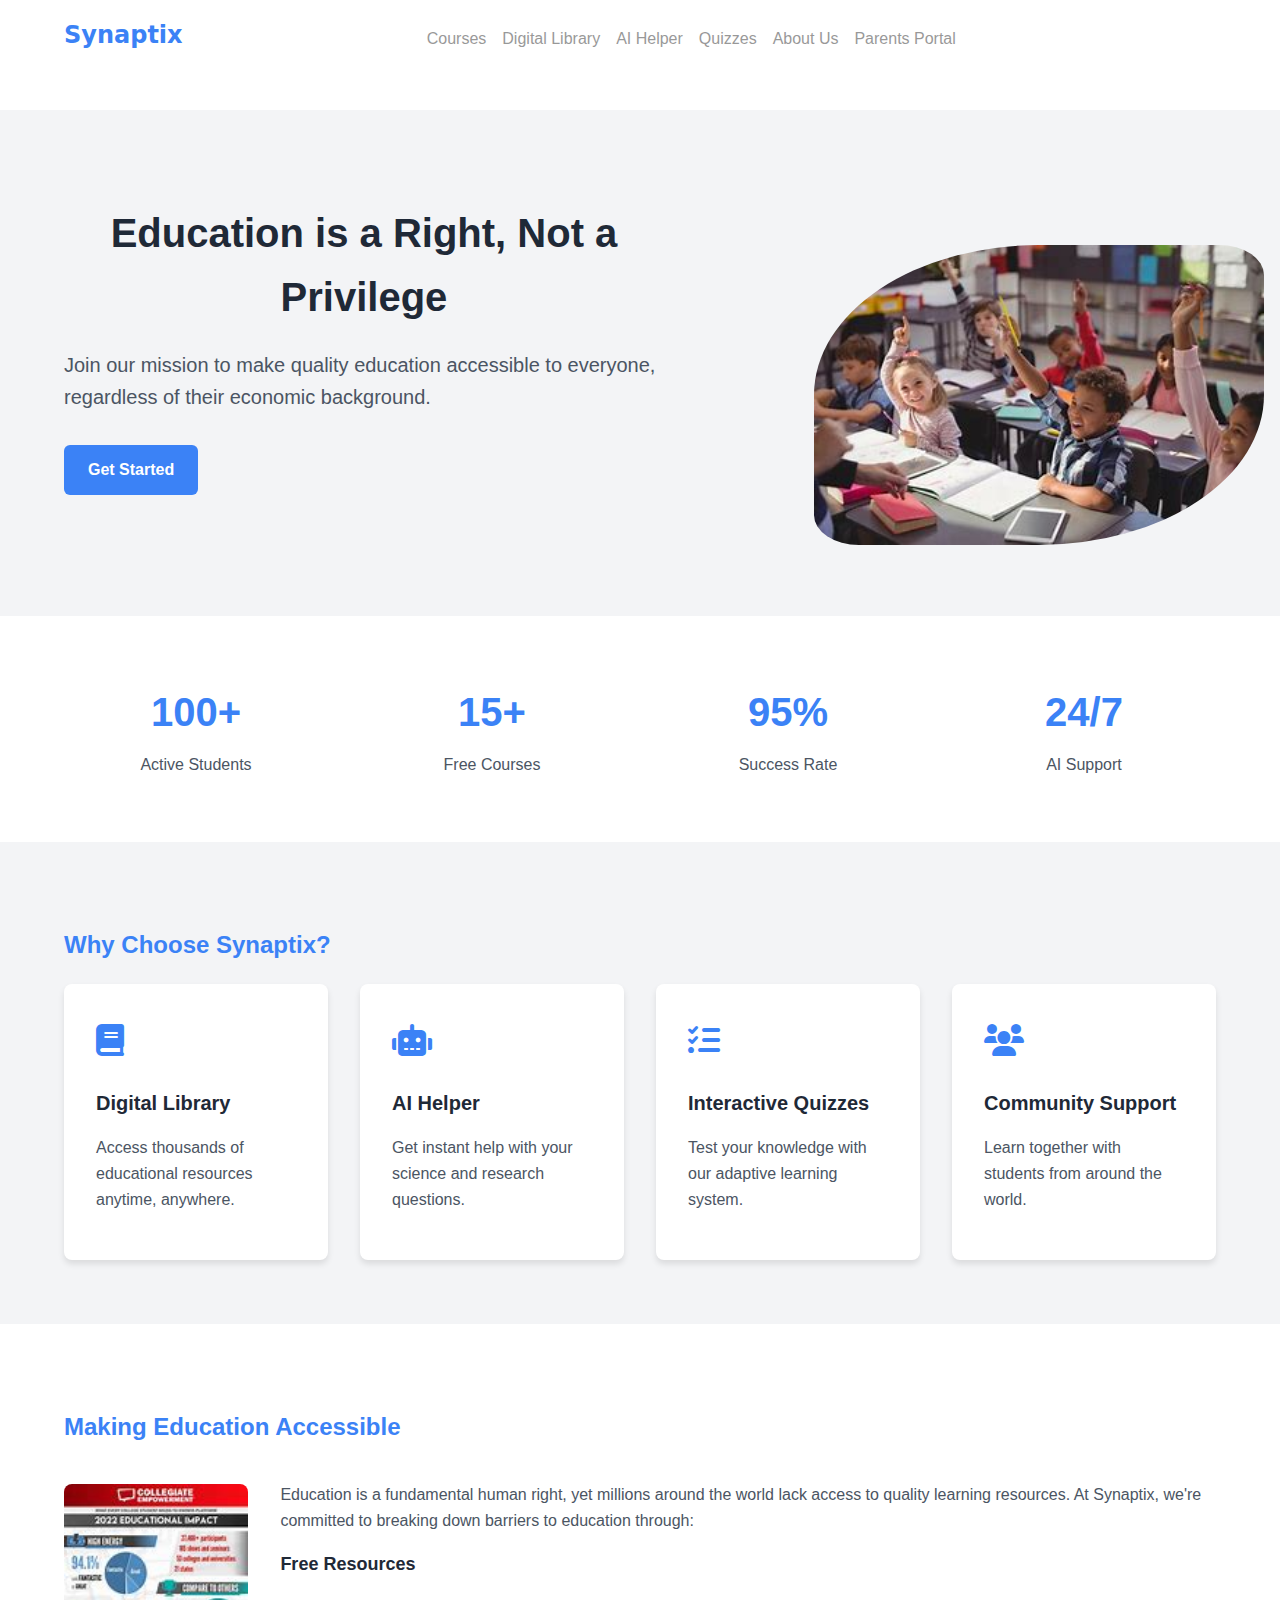
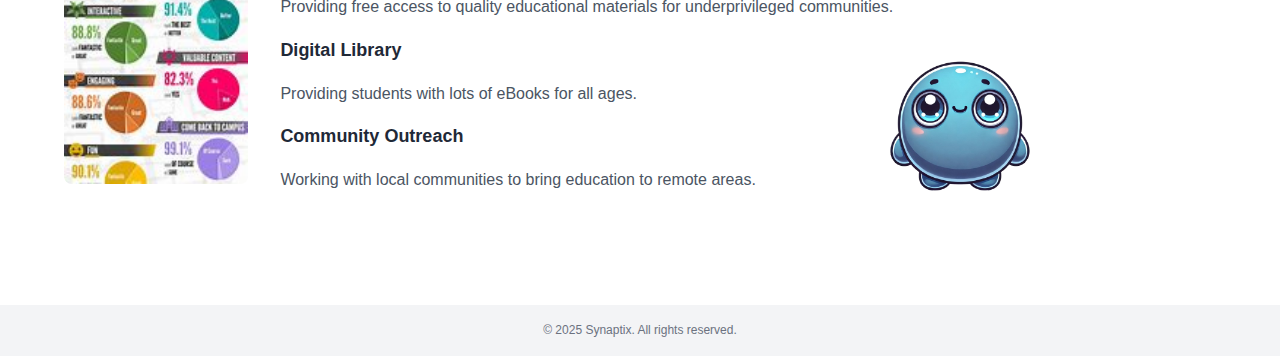
==== commit 3f57435b: "Update index.html" ====
--- a/index.html
+++ b/index.html
@@ -3,6 +3,7 @@
 <head>
     <meta charset="UTF-8">
     <meta name="viewport" content="width=device-width, initial-scale=1.0">
+    <link rel="icon" type="image/png" href="synaptixlogo.png">
     <title>Synaptix - Education for Everyone</title>
     <link rel="stylesheet" href="index.css">
     <link rel="stylesheet" href="styles.css">
@@ -57,11 +58,11 @@
             <div class="container">
                 <div class="stats-grid">
                     <div class="stat-item">
-                        <div class="stat-number">10K+</div>
+                        <div class="stat-number">100+</div>
                         <div class="stat-label">Active Students</div>
                     </div>
                     <div class="stat-item">
-                        <div class="stat-number">500+</div>
+                        <div class="stat-number">15+</div>
                         <div class="stat-label">Free Courses</div>
                     </div>
                     <div class="stat-item">
@@ -154,6 +155,18 @@
     </div>
 
     <script src="script.js"></script>
+<script>
+    if ('serviceWorker' in navigator) {
+        window.addEventListener('load', () => {
+            navigator.serviceWorker.register('/sw.js')
+                .then((registration) => {
+                    console.log('ServiceWorker registration successful with scope: ', registration.scope);
+                }, (err) => {
+                    console.log('ServiceWorker registration failed: ', err);
+                });
+        });
+    }
+</script>
 </body>
 </html>
 
--- a/styles.css
+++ b/styles.css
@@ -3055,5 +3055,130 @@
     z-index: 1000;
     animation: bubblePopUp 0.5s ease 0.8s forwards;
 }
-
-  
+/* Existing styles... */
+
+/* Course page styles */
+.grade-buttons,
+.subject-buttons {
+  display: flex;
+  flex-wrap: wrap;
+  justify-content: center;
+  gap: 1rem;
+  margin-bottom: 2rem;
+}
+
+.grade-button,
+.subject-button {
+  padding: 0.75rem 1.5rem;
+  font-size: 1rem;
+  background-color: var(--primary-color);
+  color: white;
+  border: none;
+  border-radius: 0.25rem;
+  cursor: pointer;
+  transition: background-color 0.3s ease;
+}
+
+.grade-button:hover,
+.subject-button:hover {
+  background-color: var(--primary-dark);
+}
+
+#pdfViewer {
+  margin-top: 2rem;
+}
+
+#pdfEmbed {
+  border: 1px solid #ccc;
+  border-radius: 0.25rem;
+}
+
+@media (max-width: 768px) {
+  .grade-button,
+  .subject-button {
+    width: calc(50% - 0.5rem);
+  }
+}
+
+@media (max-width: 480px) {
+  .grade-button,
+  .subject-button {
+    width: 100%;
+  }
+}
+
+/* Existing styles... */
+
+/* Existing styles... */
+
+.pdf-container {
+    margin-top: 2rem;
+    border: 1px solid #ccc;
+    border-radius: 0.25rem;
+}
+
+/* Existing styles... */
+  /* Existing styles... */
+
+.question {
+    margin-bottom: 1rem;
+    padding: 1rem;
+    background-color: #f0f0f0;
+    border-radius: 0.5rem;
+}
+
+.question p {
+    font-weight: bold;
+    margin-bottom: 0.5rem;
+}
+
+.question label {
+    display: block;
+    margin-bottom: 0.5rem;
+}
+
+#submitQuiz {
+    margin-top: 1rem;
+    padding: 0.5rem 1rem;
+    background-color: var(--primary-color);
+    color: white;
+    border: none;
+    border-radius: 0.25rem;
+    cursor: pointer;
+    transition: background-color 0.3s ease;
+}
+
+#submitQuiz:hover {
+    background-color: var(--primary-dark);
+}
+
+#quizResults {
+    margin-top: 1rem;
+    font-weight: bold;
+    font-size: 1.2rem;
+}
+
+/* Existing styles... */
+/* Style the filter dropdowns to match the image */
+.filter-container {
+    display: flex;
+    gap: 15px;
+    margin-bottom: 20px;
+}
+
+.filter-container select {
+    font-size: 16px; /* Adjust font size */
+    padding: 8px; /* Make it similar to the image */
+    width: 180px; /* Adjust width */
+    border-radius: 5px; /* Rounded corners */
+    border: 1px solid #ccc; /* Light gray border */
+    background-color: white;
+    cursor: pointer;
+    box-shadow: 0px 2px 4px rgba(0, 0, 0, 0.1); /* Soft shadow */
+}
+
+/* Hover effect */
+.filter-container select:hover {
+    border-color: #888;
+}
+
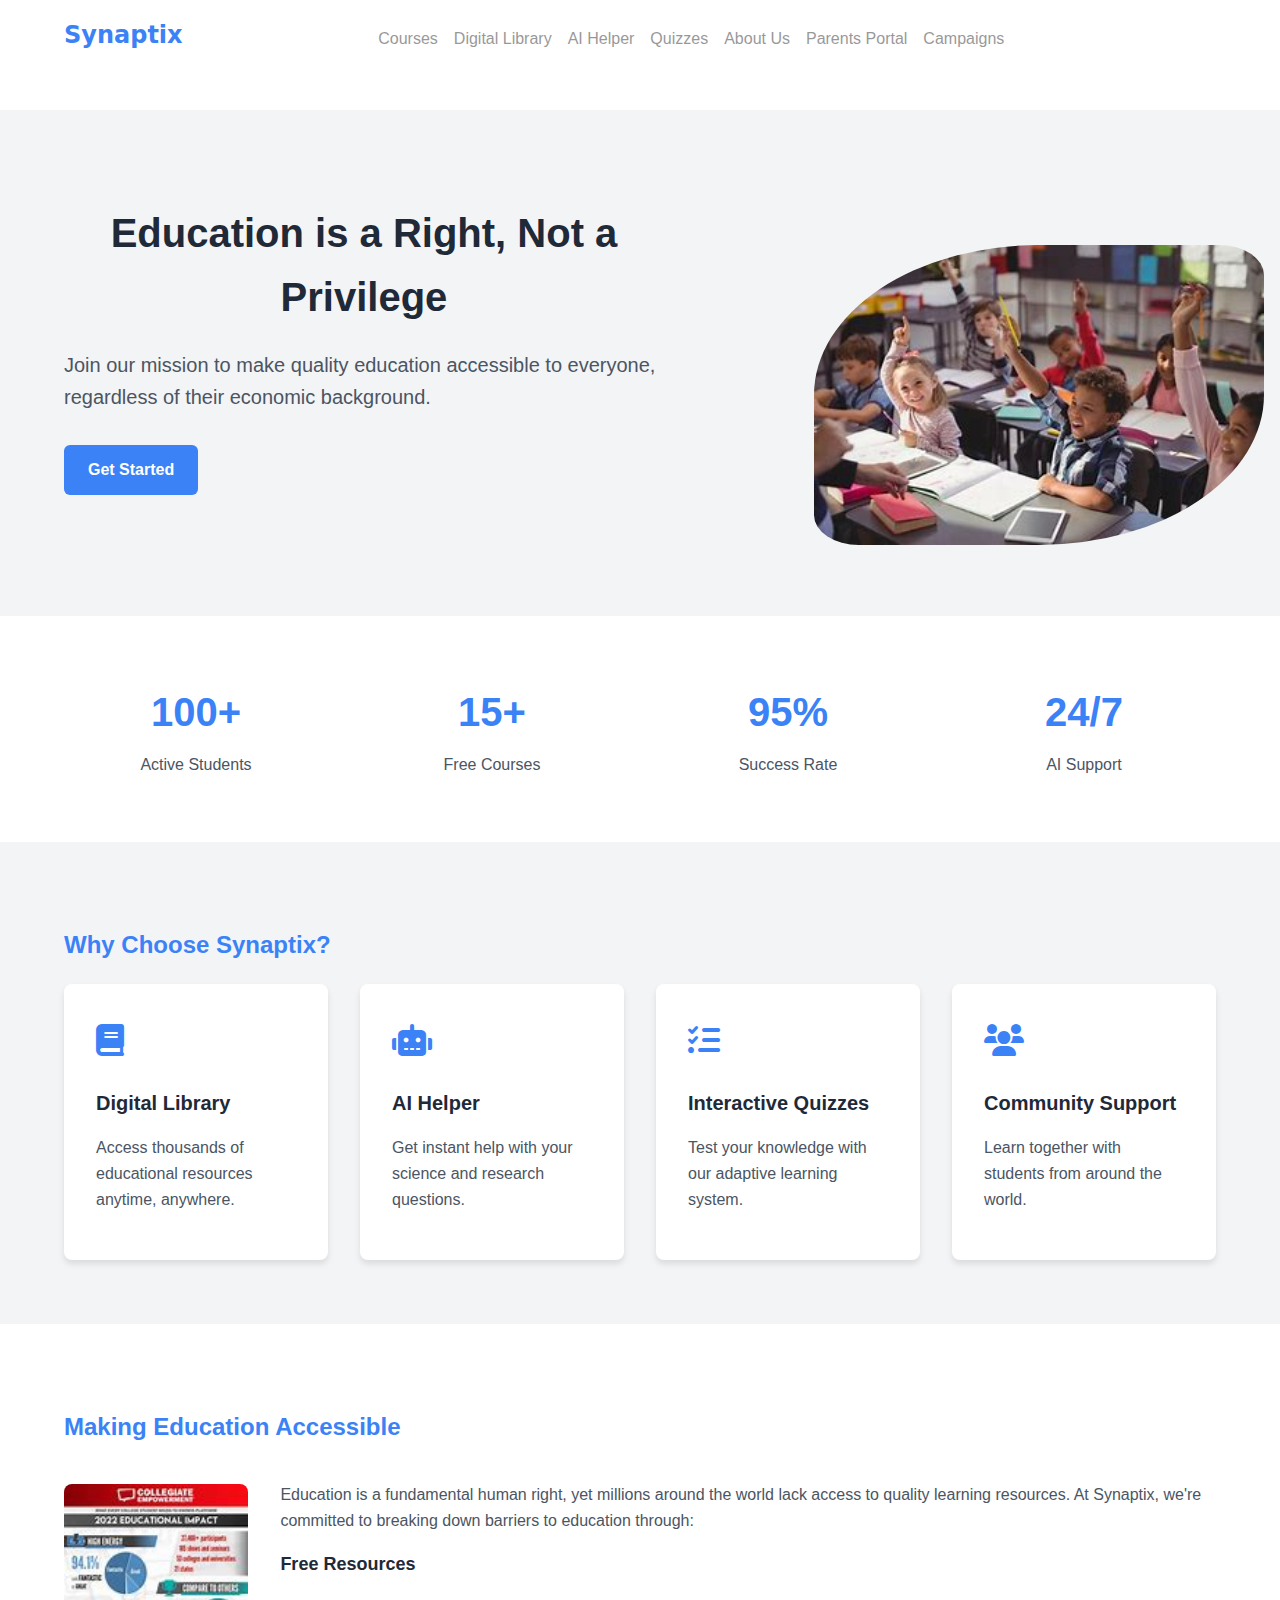
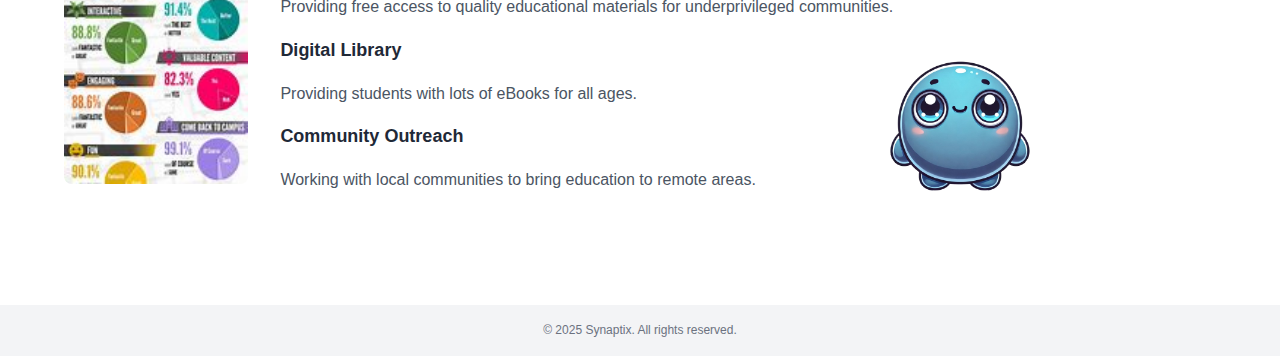
==== commit 159beb78: "Update index.html" ====
--- a/index.html
+++ b/index.html
@@ -32,6 +32,7 @@
                         <li><a href="quizzes.html">Quizzes</a></li>
                         <li><a href="about.html">About Us</a></li>
                         <li><a href="parents-portal.html">Parents Portal</a></li>
+                        <li><a href="illiteracy.html">Campaigns</a></li>
                     </ul>
                 </nav>
                 <div class="auth-buttons">
